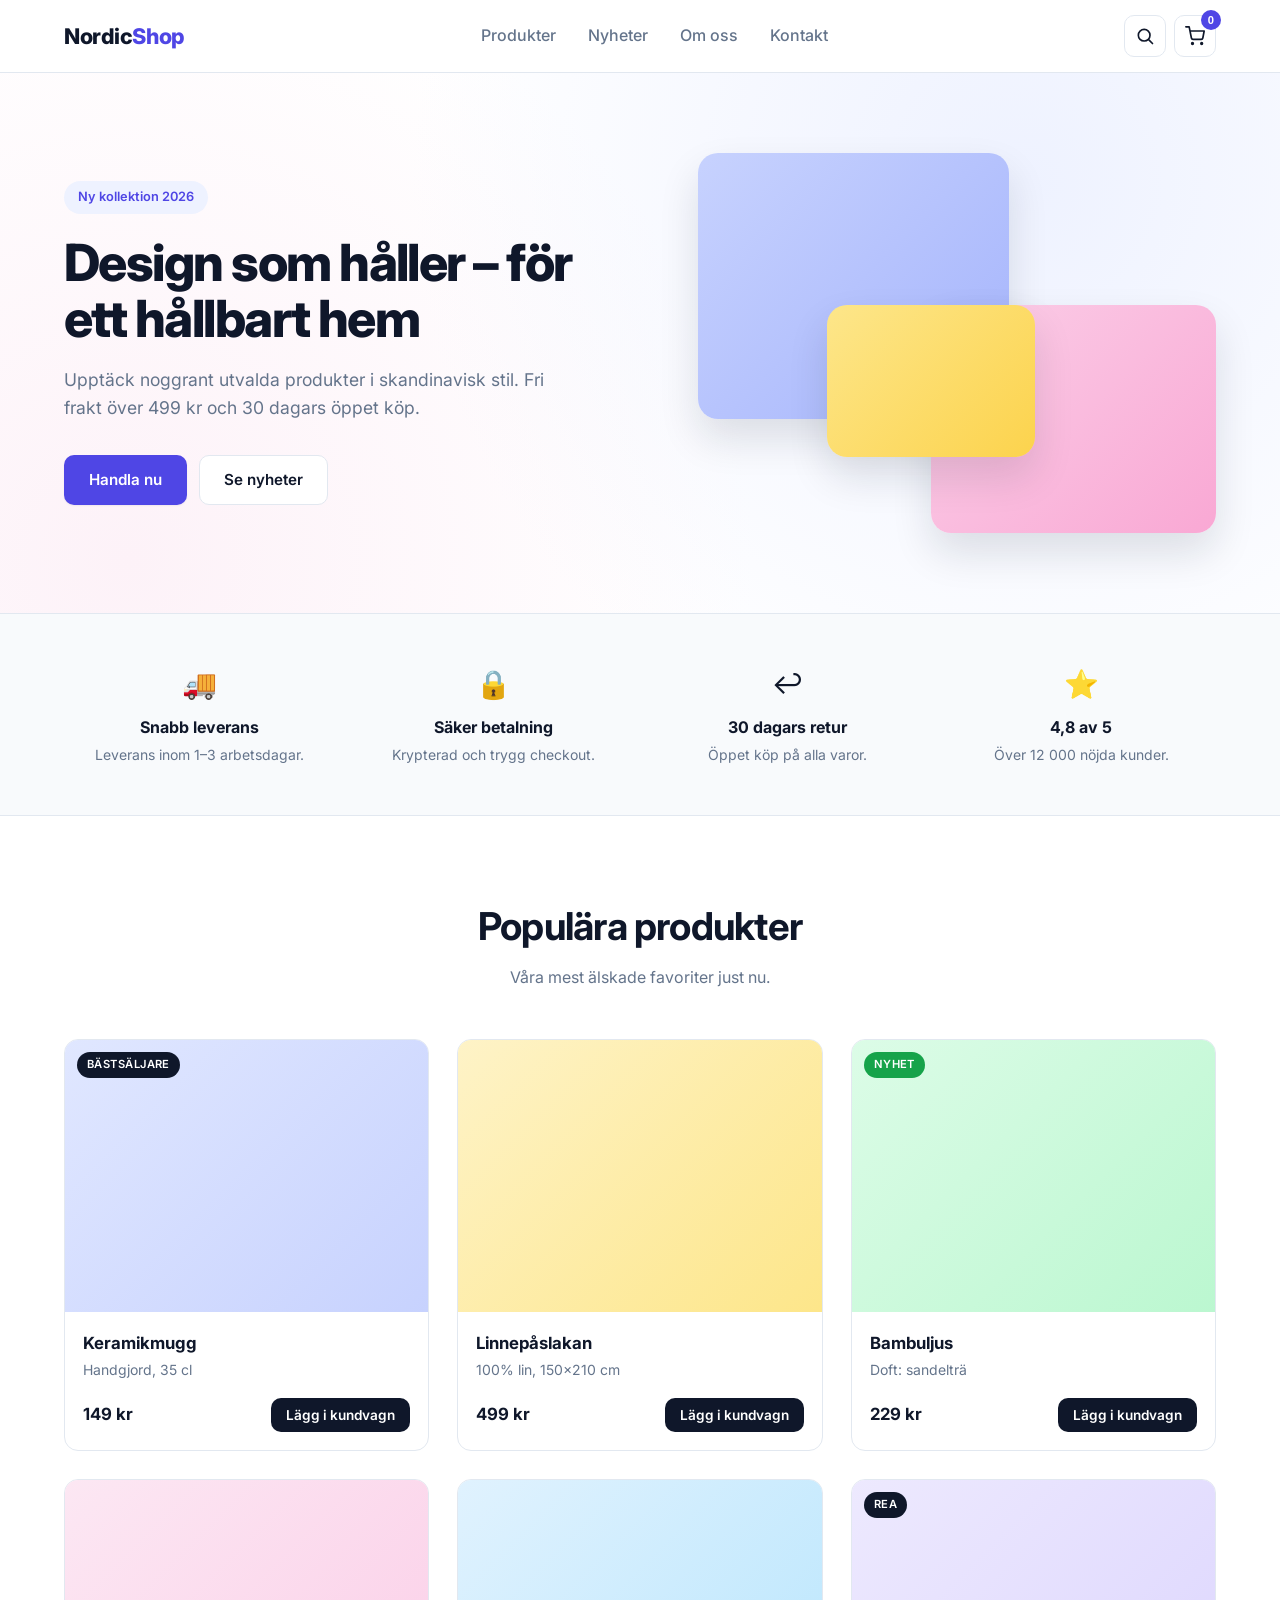
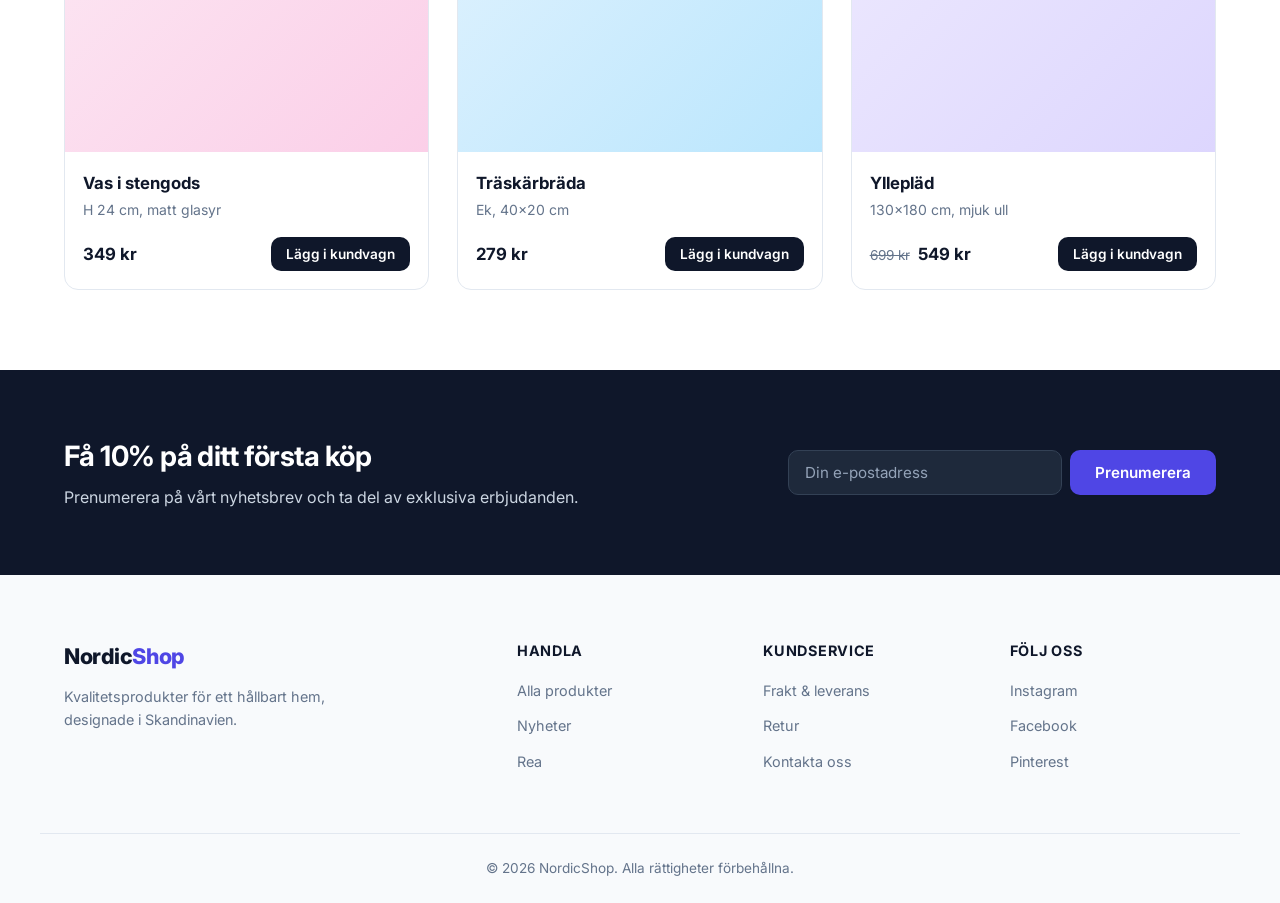
==== index.html @ df6fd64f "feat: skapa responsiv webbshop med produkter och kundvagn Co-authored-by: aider (deepseek/deepseek-c" ====
<!DOCTYPE html>
<html lang="sv">
<head>
  <meta charset="UTF-8" />
  <meta name="viewport" content="width=device-width, initial-scale=1.0" />
  <title>Nordic Shop – Kvalitet för vardagen</title>
  <link rel="preconnect" href="https://fonts.googleapis.com" />
  <link rel="preconnect" href="https://fonts.gstatic.com" crossorigin />
  <link href="https://fonts.googleapis.com/css2?family=Inter:wght@400;500;600;700;800&display=swap" rel="stylesheet" />
  <link rel="stylesheet" href="style.css" />
</head>
<body>
  <header class="site-header">
    <div class="container header-inner">
      <a href="#" class="logo">Nordic<span>Shop</span></a>
      <nav class="main-nav" aria-label="Huvudmeny">
        <a href="#produkter">Produkter</a>
        <a href="#nyheter">Nyheter</a>
        <a href="#om">Om oss</a>
        <a href="#kontakt">Kontakt</a>
      </nav>
      <div class="header-actions">
        <button class="icon-btn" aria-label="Sök">
          <svg viewBox="0 0 24 24" width="20" height="20" fill="none" stroke="currentColor" stroke-width="2" stroke-linecap="round" stroke-linejoin="round"><circle cx="11" cy="11" r="7"/><line x1="21" y1="21" x2="16.65" y2="16.65"/></svg>
        </button>
        <button class="icon-btn cart-btn" aria-label="Kundvagn">
          <svg viewBox="0 0 24 24" width="20" height="20" fill="none" stroke="currentColor" stroke-width="2" stroke-linecap="round" stroke-linejoin="round"><circle cx="9" cy="21" r="1"/><circle cx="20" cy="21" r="1"/><path d="M1 1h4l2.68 13.39a2 2 0 0 0 2 1.61h9.72a2 2 0 0 0 2-1.61L23 6H6"/></svg>
          <span class="cart-count" id="cartCount">0</span>
        </button>
      </div>
    </div>
  </header>

  <section class="hero">
    <div class="container hero-inner">
      <div class="hero-text">
        <span class="badge">Ny kollektion 2026</span>
        <h1>Design som håller – för ett hållbart hem</h1>
        <p>Upptäck noggrant utvalda produkter i skandinavisk stil. Fri frakt över 499 kr och 30 dagars öppet köp.</p>
        <div class="hero-actions">
          <a href="#produkter" class="btn btn-primary">Handla nu</a>
          <a href="#nyheter" class="btn btn-ghost">Se nyheter</a>
        </div>
      </div>
      <div class="hero-visual" aria-hidden="true">
        <div class="hero-card card-1"></div>
        <div class="hero-card card-2"></div>
        <div class="hero-card card-3"></div>
      </div>
    </div>
  </section>

  <section class="features">
    <div class="container features-grid">
      <div class="feature">
        <div class="feature-icon">🚚</div>
        <h3>Snabb leverans</h3>
        <p>Leverans inom 1–3 arbetsdagar.</p>
      </div>
      <div class="feature">
        <div class="feature-icon">🔒</div>
        <h3>Säker betalning</h3>
        <p>Krypterad och trygg checkout.</p>
      </div>
      <div class="feature">
        <div class="feature-icon">↩️</div>
        <h3>30 dagars retur</h3>
        <p>Öppet köp på alla varor.</p>
      </div>
      <div class="feature">
        <div class="feature-icon">⭐</div>
        <h3>4,8 av 5</h3>
        <p>Över 12 000 nöjda kunder.</p>
      </div>
    </div>
  </section>

  <section id="produkter" class="products">
    <div class="container">
      <div class="section-head">
        <h2>Populära produkter</h2>
        <p>Våra mest älskade favoriter just nu.</p>
      </div>
      <div class="product-grid">
        <article class="product-card">
          <div class="product-image" style="background: linear-gradient(135deg,#e0e7ff,#c7d2fe);">
            <span class="tag">Bästsäljare</span>
          </div>
          <div class="product-body">
            <h3>Keramikmugg</h3>
            <p class="product-desc">Handgjord, 35 cl</p>
            <div class="product-footer">
              <span class="price">149 kr</span>
              <button class="btn btn-small add-to-cart">Lägg i kundvagn</button>
            </div>
          </div>
        </article>

        <article class="product-card">
          <div class="product-image" style="background: linear-gradient(135deg,#fef3c7,#fde68a);"></div>
          <div class="product-body">
            <h3>Linnepåslakan</h3>
            <p class="product-desc">100% lin, 150x210 cm</p>
            <div class="product-footer">
              <span class="price">499 kr</span>
              <button class="btn btn-small add-to-cart">Lägg i kundvagn</button>
            </div>
          </div>
        </article>

        <article class="product-card">
          <div class="product-image" style="background: linear-gradient(135deg,#dcfce7,#bbf7d0);">
            <span class="tag tag-new">Nyhet</span>
          </div>
          <div class="product-body">
            <h3>Bambuljus</h3>
            <p class="product-desc">Doft: sandelträ</p>
            <div class="product-footer">
              <span class="price">229 kr</span>
              <button class="btn btn-small add-to-cart">Lägg i kundvagn</button>
            </div>
          </div>
        </article>

        <article class="product-card">
          <div class="product-image" style="background: linear-gradient(135deg,#fce7f3,#fbcfe8);"></div>
          <div class="product-body">
            <h3>Vas i stengods</h3>
            <p class="product-desc">H 24 cm, matt glasyr</p>
            <div class="product-footer">
              <span class="price">349 kr</span>
              <button class="btn btn-small add-to-cart">Lägg i kundvagn</button>
            </div>
          </div>
        </article>

        <article class="product-card">
          <div class="product-image" style="background: linear-gradient(135deg,#e0f2fe,#bae6fd);"></div>
          <div class="product-body">
            <h3>Träskärbräda</h3>
            <p class="product-desc">Ek, 40x20 cm</p>
            <div class="product-footer">
              <span class="price">279 kr</span>
              <button class="btn btn-small add-to-cart">Lägg i kundvagn</button>
            </div>
          </div>
        </article>

        <article class="product-card">
          <div class="product-image" style="background: linear-gradient(135deg,#ede9fe,#ddd6fe);">
            <span class="tag">Rea</span>
          </div>
          <div class="product-body">
            <h3>Yllepläd</h3>
            <p class="product-desc">130x180 cm, mjuk ull</p>
            <div class="product-footer">
              <span class="price"><s>699 kr</s> 549 kr</span>
              <button class="btn btn-small add-to-cart">Lägg i kundvagn</button>
            </div>
          </div>
        </article>
      </div>
    </div>
  </section>

  <section id="nyheter" class="newsletter">
    <div class="container newsletter-inner">
      <div>
        <h2>Få 10% på ditt första köp</h2>
        <p>Prenumerera på vårt nyhetsbrev och ta del av exklusiva erbjudanden.</p>
      </div>
      <form class="newsletter-form" onsubmit="event.preventDefault(); this.reset(); alert('Tack för din prenumeration!');">
        <input type="email" placeholder="Din e-postadress" required />
        <button type="submit" class="btn btn-primary">Prenumerera</button>
      </form>
    </div>
  </section>

  <footer id="kontakt" class="site-footer">
    <div class="container footer-grid">
      <div>
        <a href="#" class="logo">Nordic<span>Shop</span></a>
        <p class="footer-text">Kvalitetsprodukter för ett hållbart hem, designade i Skandinavien.</p>
      </div>
      <div>
        <h4>Handla</h4>
        <ul>
          <li><a href="#produkter">Alla produkter</a></li>
          <li><a href="#nyheter">Nyheter</a></li>
          <li><a href="#">Rea</a></li>
        </ul>
      </div>
      <div>
        <h4>Kundservice</h4>
        <ul>
          <li><a href="#">Frakt & leverans</a></li>
          <li><a href="#">Retur</a></li>
          <li><a href="#">Kontakta oss</a></li>
        </ul>
      </div>
      <div>
        <h4>Följ oss</h4>
        <ul>
          <li><a href="#">Instagram</a></li>
          <li><a href="#">Facebook</a></li>
          <li><a href="#">Pinterest</a></li>
        </ul>
      </div>
    </div>
    <div class="container footer-bottom">
      <p>© 2026 NordicShop. Alla rättigheter förbehållna.</p>
    </div>
  </footer>

  <script src="script.js"></script>
</body>
</html>
---- style.css ----
:root {
  --bg: #ffffff;
  --bg-soft: #f8fafc;
  --text: #0f172a;
  --text-muted: #64748b;
  --border: #e2e8f0;
  --primary: #4f46e5;
  --primary-dark: #4338ca;
  --radius: 14px;
  --shadow-sm: 0 1px 2px rgba(15, 23, 42, 0.06);
  --shadow-md: 0 8px 24px rgba(15, 23, 42, 0.08);
  --shadow-lg: 0 20px 40px rgba(15, 23, 42, 0.12);
}

* {
  box-sizing: border-box;
  margin: 0;
  padding: 0;
}

html {
  scroll-behavior: smooth;
}

body {
  font-family: "Inter", system-ui, -apple-system, "Segoe UI", sans-serif;
  color: var(--text);
  background: var(--bg);
  line-height: 1.6;
  -webkit-font-smoothing: antialiased;
}

a {
  color: inherit;
  text-decoration: none;
}

ul {
  list-style: none;
}

.container {
  width: 100%;
  max-width: 1200px;
  margin: 0 auto;
  padding: 0 24px;
}

/* Header */
.site-header {
  position: sticky;
  top: 0;
  z-index: 50;
  background: rgba(255, 255, 255, 0.85);
  backdrop-filter: blur(12px);
  border-bottom: 1px solid var(--border);
}

.header-inner {
  display: flex;
  align-items: center;
  justify-content: space-between;
  height: 72px;
  gap: 24px;
}

.logo {
  font-size: 1.35rem;
  font-weight: 800;
  letter-spacing: -0.02em;
}

.logo span {
  color: var(--primary);
}

.main-nav {
  display: flex;
  gap: 32px;
}

.main-nav a {
  font-weight: 500;
  color: var(--text-muted);
  transition: color 0.2s;
}

.main-nav a:hover {
  color: var(--text);
}

.header-actions {
  display: flex;
  gap: 8px;
}

.icon-btn {
  position: relative;
  display: inline-flex;
  align-items: center;
  justify-content: center;
  width: 42px;
  height: 42px;
  border: 1px solid var(--border);
  border-radius: 10px;
  background: #fff;
  color: var(--text);
  cursor: pointer;
  transition: all 0.2s;
}

.icon-btn:hover {
  background: var(--bg-soft);
  border-color: #cbd5e1;
}

.cart-count {
  position: absolute;
  top: -6px;
  right: -6px;
  min-width: 20px;
  height: 20px;
  padding: 0 5px;
  border-radius: 999px;
  background: var(--primary);
  color: #fff;
  font-size: 0.7rem;
  font-weight: 700;
  display: flex;
  align-items: center;
  justify-content: center;
}

/* Hero */
.hero {
  padding: 80px 0;
  background: radial-gradient(circle at 80% 20%, #eef2ff 0%, transparent 55%),
              radial-gradient(circle at 10% 90%, #fdf2f8 0%, transparent 50%);
}

.hero-inner {
  display: grid;
  grid-template-columns: 1.1fr 1fr;
  gap: 64px;
  align-items: center;
}

.badge {
  display: inline-block;
  padding: 6px 14px;
  border-radius: 999px;
  background: #eef2ff;
  color: var(--primary);
  font-size: 0.8rem;
  font-weight: 600;
  margin-bottom: 20px;
}

.hero h1 {
  font-size: clamp(2rem, 4vw, 3.25rem);
  line-height: 1.1;
  letter-spacing: -0.03em;
  font-weight: 800;
  margin-bottom: 20px;
}

.hero p {
  font-size: 1.1rem;
  color: var(--text-muted);
  max-width: 480px;
  margin-bottom: 32px;
}

.hero-actions {
  display: flex;
  gap: 12px;
  flex-wrap: wrap;
}

.btn {
  display: inline-flex;
  align-items: center;
  justify-content: center;
  padding: 12px 24px;
  border-radius: 10px;
  font-weight: 600;
  font-size: 0.95rem;
  border: 1px solid transparent;
  cursor: pointer;
  transition: all 0.2s;
  font-family: inherit;
}

.btn-primary {
  background: var(--primary);
  color: #fff;
  box-shadow: var(--shadow-sm);
}

.btn-primary:hover {
  background: var(--primary-dark);
  transform: translateY(-1px);
  box-shadow: var(--shadow-md);
}

.btn-ghost {
  background: #fff;
  color: var(--text);
  border-color: var(--border);
}

.btn-ghost:hover {
  background: var(--bg-soft);
}

.btn-small {
  padding: 8px 14px;
  font-size: 0.85rem;
  background: var(--text);
  color: #fff;
}

.btn-small:hover {
  background: var(--primary);
}

.hero-visual {
  position: relative;
  height: 380px;
}

.hero-card {
  position: absolute;
  border-radius: 20px;
  box-shadow: var(--shadow-lg);
}

.card-1 {
  width: 60%;
  height: 70%;
  top: 0;
  left: 0;
  background: linear-gradient(135deg, #c7d2fe, #a5b4fc);
}

.card-2 {
  width: 55%;
  height: 60%;
  bottom: 0;
  right: 0;
  background: linear-gradient(135deg, #fbcfe8, #f9a8d4);
}

.card-3 {
  width: 40%;
  height: 40%;
  bottom: 20%;
  left: 25%;
  background: linear-gradient(135deg, #fde68a, #fcd34d);
  z-index: 2;
}

/* Features */
.features {
  padding: 48px 0;
  border-top: 1px solid var(--border);
  border-bottom: 1px solid var(--border);
  background: var(--bg-soft);
}

.features-grid {
  display: grid;
  grid-template-columns: repeat(4, 1fr);
  gap: 24px;
}

.feature {
  text-align: center;
}

.feature-icon {
  font-size: 1.75rem;
  margin-bottom: 8px;
}

.feature h3 {
  font-size: 1rem;
  margin-bottom: 4px;
}

.feature p {
  font-size: 0.875rem;
  color: var(--text-muted);
}

/* Products */
.products {
  padding: 80px 0;
}

.section-head {
  text-align: center;
  margin-bottom: 48px;
}

.section-head h2 {
  font-size: clamp(1.75rem, 3vw, 2.5rem);
  letter-spacing: -0.02em;
  margin-bottom: 8px;
}

.section-head p {
  color: var(--text-muted);
}

.product-grid {
  display: grid;
  grid-template-columns: repeat(3, 1fr);
  gap: 28px;
}

.product-card {
  border: 1px solid var(--border);
  border-radius: var(--radius);
  overflow: hidden;
  background: #fff;
  transition: transform 0.25s, box-shadow 0.25s;
}

.product-card:hover {
  transform: translateY(-4px);
  box-shadow: var(--shadow-md);
}

.product-image {
  position: relative;
  aspect-ratio: 4 / 3;
}

.tag {
  position: absolute;
  top: 12px;
  left: 12px;
  padding: 4px 10px;
  border-radius: 999px;
  background: var(--text);
  color: #fff;
  font-size: 0.7rem;
  font-weight: 600;
  text-transform: uppercase;
  letter-spacing: 0.04em;
}

.tag-new {
  background: #16a34a;
}

.product-body {
  padding: 18px;
}

.product-body h3 {
  font-size: 1.05rem;
  margin-bottom: 2px;
}

.product-desc {
  font-size: 0.875rem;
  color: var(--text-muted);
  margin-bottom: 16px;
}

.product-footer {
  display: flex;
  align-items: center;
  justify-content: space-between;
  gap: 12px;
}

.price {
  font-weight: 700;
  font-size: 1.05rem;
}

.price s {
  color: var(--text-muted);
  font-weight: 400;
  font-size: 0.85rem;
  margin-right: 4px;
}

/* Newsletter */
.newsletter {
  padding: 64px 0;
  background: var(--text);
  color: #fff;
}

.newsletter-inner {
  display: flex;
  align-items: center;
  justify-content: space-between;
  gap: 32px;
  flex-wrap: wrap;
}

.newsletter h2 {
  font-size: 1.75rem;
  letter-spacing: -0.02em;
  margin-bottom: 6px;
}

.newsletter p {
  color: #cbd5e1;
}

.newsletter-form {
  display: flex;
  gap: 8px;
  flex-wrap: wrap;
}

.newsletter-form input {
  padding: 12px 16px;
  border-radius: 10px;
  border: 1px solid #334155;
  background: #1e293b;
  color: #fff;
  font-family: inherit;
  font-size: 0.95rem;
  min-width: 260px;
}

.newsletter-form input::placeholder {
  color: #94a3b8;
}

.newsletter-form input:focus {
  outline: 2px solid var(--primary);
  outline-offset: 1px;
}

/* Footer */
.site-footer {
  background: var(--bg-soft);
  padding-top: 64px;
}

.footer-grid {
  display: grid;
  grid-template-columns: 2fr 1fr 1fr 1fr;
  gap: 40px;
  padding-bottom: 48px;
}

.footer-text {
  color: var(--text-muted);
  font-size: 0.9rem;
  margin-top: 12px;
  max-width: 280px;
}

.site-footer h4 {
  font-size: 0.9rem;
  text-transform: uppercase;
  letter-spacing: 0.05em;
  margin-bottom: 16px;
}

.site-footer ul li {
  margin-bottom: 10px;
}

.site-footer ul a {
  color: var(--text-muted);
  font-size: 0.9rem;
  transition: color 0.2s;
}

.site-footer ul a:hover {
  color: var(--primary);
}

.footer-bottom {
  border-top: 1px solid var(--border);
  padding: 24px;
  text-align: center;
  color: var(--text-muted);
  font-size: 0.85rem;
}

/* Responsivt */
@media (max-width: 900px) {
  .hero-inner {
    grid-template-columns: 1fr;
    gap: 40px;
  }
  .hero-visual {
    height: 280px;
  }
  .features-grid {
    grid-template-columns: repeat(2, 1fr);
  }
  .product-grid {
    grid-template-columns: repeat(2, 1fr);
  }
  .footer-grid {
    grid-template-columns: 1fr 1fr;
  }
  .main-nav {
    display: none;
  }
}

@media (max-width: 560px) {
  .product-grid {
    grid-template-columns: 1fr;
  }
  .features-grid {
    grid-template-columns: 1fr;
  }
  .footer-grid {
    grid-template-columns: 1fr;
  }
  .newsletter-form input {
    min-width: 0;
    width: 100%;
  }
  .newsletter-form {
    width: 100%;
  }
  .newsletter-form .btn {
    width: 100%;
  }
}
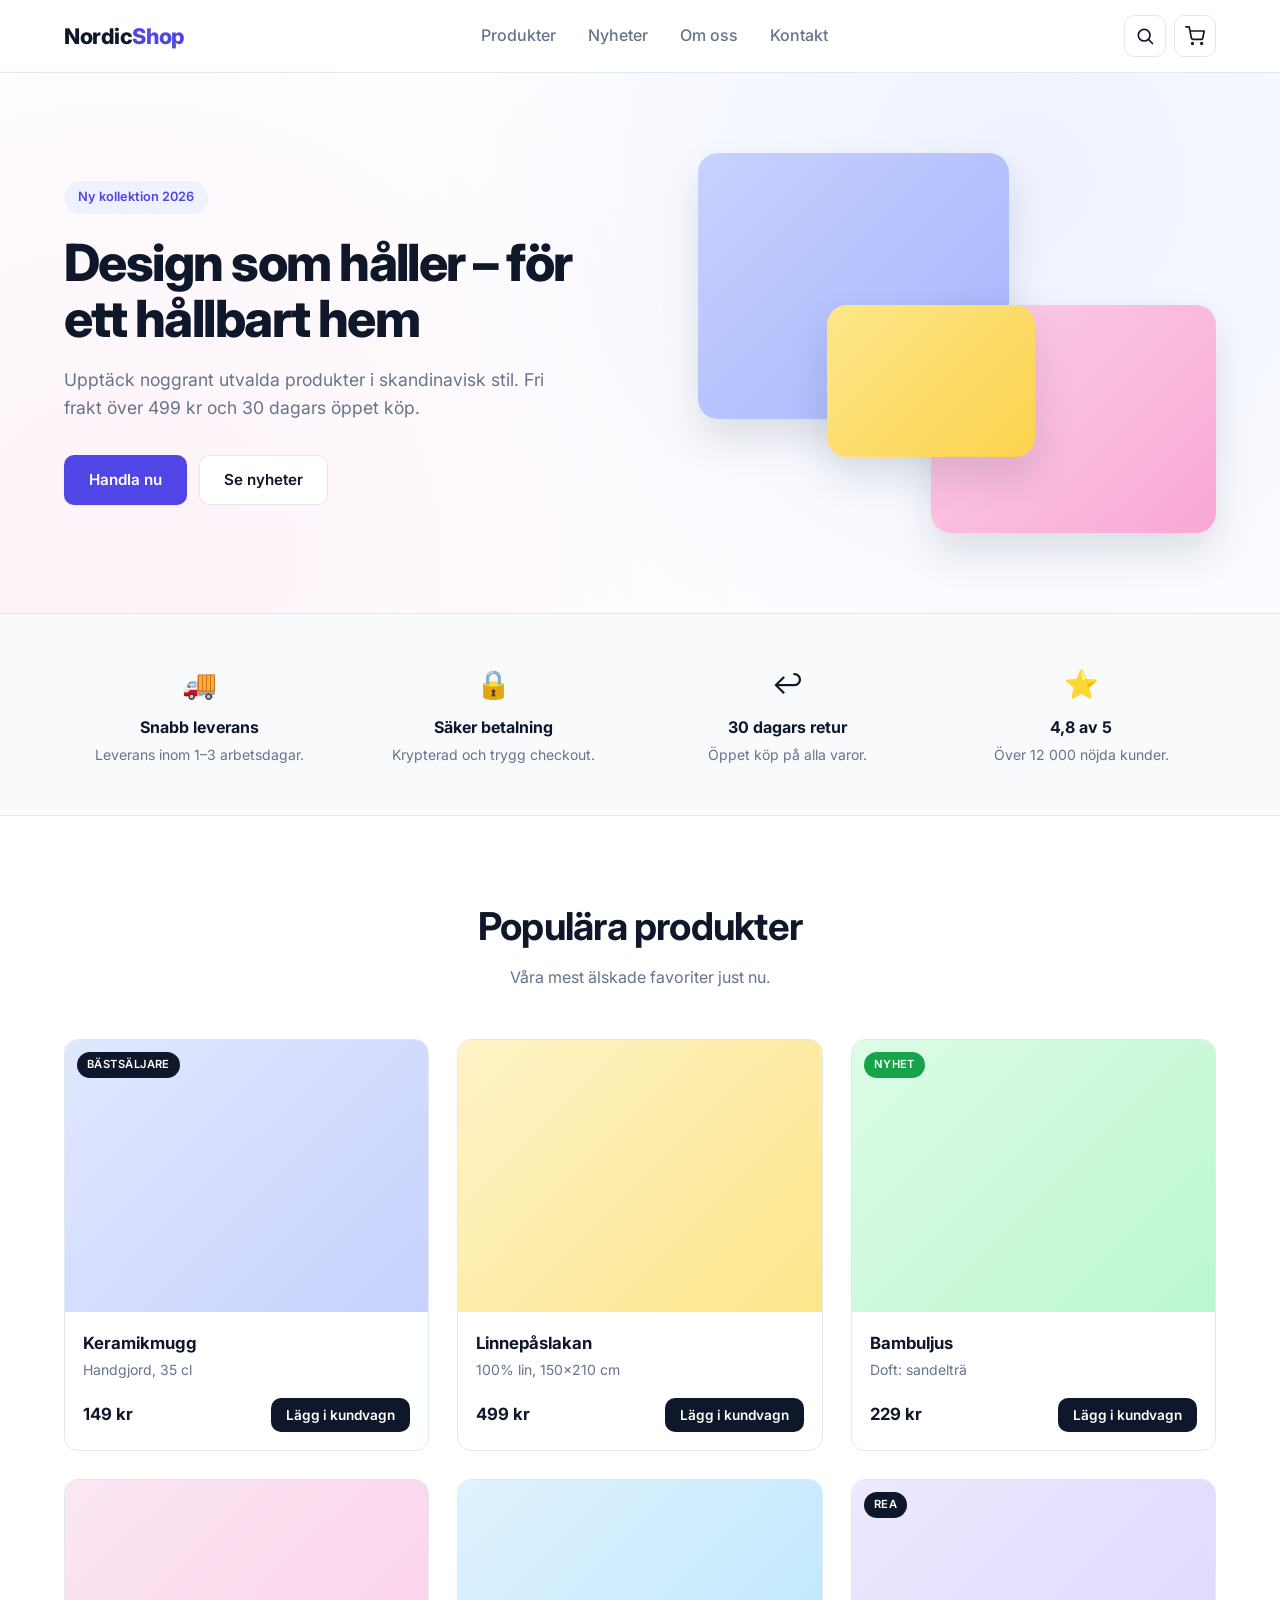
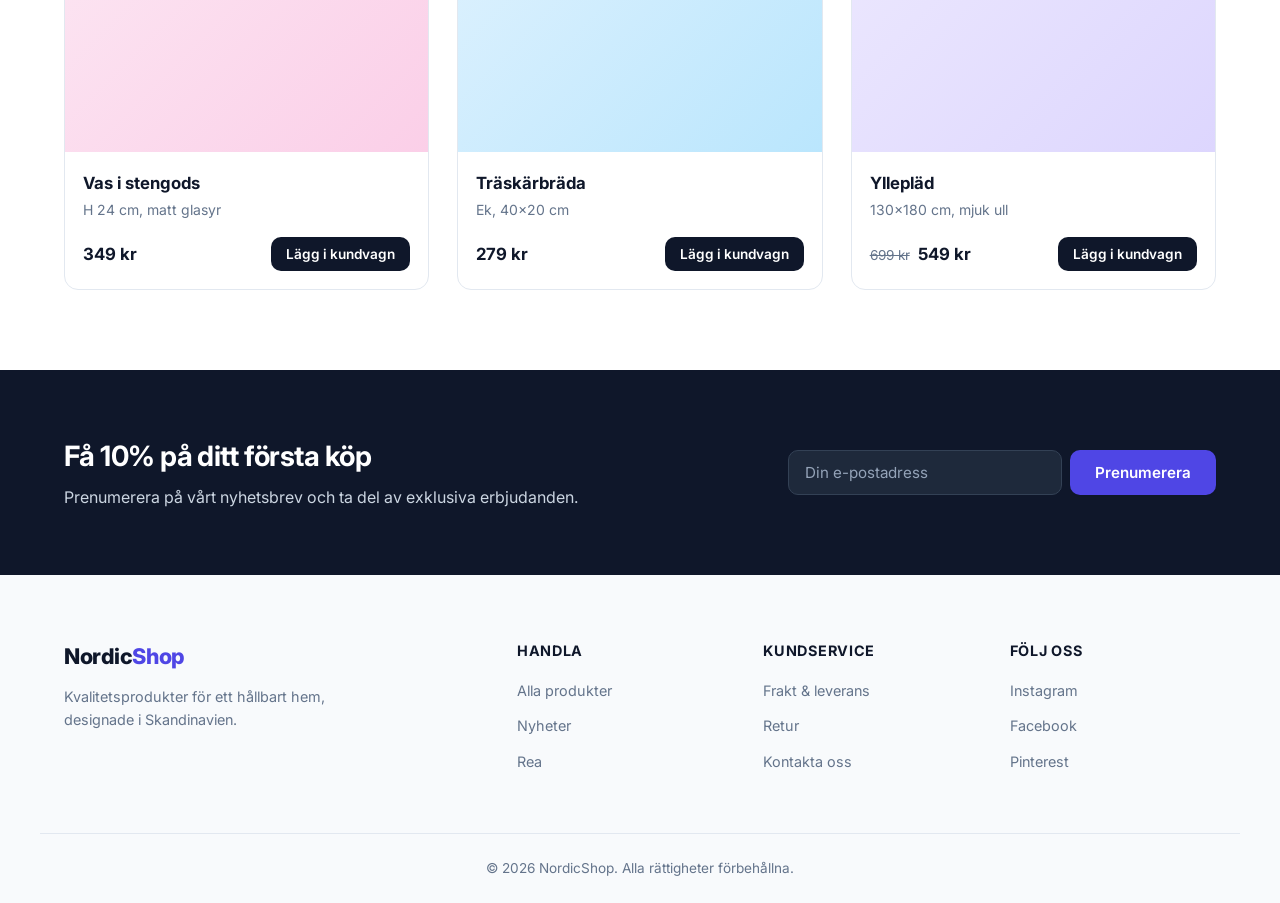
==== commit 2be3ed5a: "feat: lägg till undersidor och fungerande kundvagn, sök och köp Co-authored-by: aider (deepseek/deep" ====
--- a/index.html
+++ b/index.html
@@ -14,19 +14,25 @@
     <div class="container header-inner">
       <a href="#" class="logo">Nordic<span>Shop</span></a>
       <nav class="main-nav" aria-label="Huvudmeny">
-        <a href="#produkter">Produkter</a>
-        <a href="#nyheter">Nyheter</a>
-        <a href="#om">Om oss</a>
-        <a href="#kontakt">Kontakt</a>
+        <a href="produkter.html">Produkter</a>
+        <a href="nyheter.html">Nyheter</a>
+        <a href="om-oss.html">Om oss</a>
+        <a href="index.html#kontakt">Kontakt</a>
       </nav>
       <div class="header-actions">
-        <button class="icon-btn" aria-label="Sök">
+        <button class="icon-btn" id="searchToggle" aria-label="Sök" aria-expanded="false">
           <svg viewBox="0 0 24 24" width="20" height="20" fill="none" stroke="currentColor" stroke-width="2" stroke-linecap="round" stroke-linejoin="round"><circle cx="11" cy="11" r="7"/><line x1="21" y1="21" x2="16.65" y2="16.65"/></svg>
         </button>
-        <button class="icon-btn cart-btn" aria-label="Kundvagn">
+        <a href="kundvagn.html" class="icon-btn cart-btn" aria-label="Kundvagn">
           <svg viewBox="0 0 24 24" width="20" height="20" fill="none" stroke="currentColor" stroke-width="2" stroke-linecap="round" stroke-linejoin="round"><circle cx="9" cy="21" r="1"/><circle cx="20" cy="21" r="1"/><path d="M1 1h4l2.68 13.39a2 2 0 0 0 2 1.61h9.72a2 2 0 0 0 2-1.61L23 6H6"/></svg>
           <span class="cart-count" id="cartCount">0</span>
-        </button>
+        </a>
+      </div>
+    </div>
+    <div class="search-panel" id="searchPanel" hidden>
+      <div class="container">
+        <input type="search" id="searchInput" class="search-input" placeholder="Sök produkter…" autocomplete="off" />
+        <div class="search-results" id="searchResults"></div>
       </div>
     </div>
   </header>
@@ -38,8 +44,8 @@
         <h1>Design som håller – för ett hållbart hem</h1>
         <p>Upptäck noggrant utvalda produkter i skandinavisk stil. Fri frakt över 499 kr och 30 dagars öppet köp.</p>
         <div class="hero-actions">
-          <a href="#produkter" class="btn btn-primary">Handla nu</a>
-          <a href="#nyheter" class="btn btn-ghost">Se nyheter</a>
+          <a href="produkter.html" class="btn btn-primary">Handla nu</a>
+          <a href="nyheter.html" class="btn btn-ghost">Se nyheter</a>
         </div>
       </div>
       <div class="hero-visual" aria-hidden="true">
@@ -82,7 +88,7 @@
         <p>Våra mest älskade favoriter just nu.</p>
       </div>
       <div class="product-grid">
-        <article class="product-card">
+        <article class="product-card" data-id="mugg" data-name="Keramikmugg" data-price="149">
           <div class="product-image" style="background: linear-gradient(135deg,#e0e7ff,#c7d2fe);">
             <span class="tag">Bästsäljare</span>
           </div>
@@ -96,7 +102,7 @@
           </div>
         </article>
 
-        <article class="product-card">
+        <article class="product-card" data-id="linnepaslakan" data-name="Linnepåslakan" data-price="499">
           <div class="product-image" style="background: linear-gradient(135deg,#fef3c7,#fde68a);"></div>
           <div class="product-body">
             <h3>Linnepåslakan</h3>
@@ -108,7 +114,7 @@
           </div>
         </article>
 
-        <article class="product-card">
+        <article class="product-card" data-id="bambuljus" data-name="Bambuljus" data-price="229">
           <div class="product-image" style="background: linear-gradient(135deg,#dcfce7,#bbf7d0);">
             <span class="tag tag-new">Nyhet</span>
           </div>
@@ -122,7 +128,7 @@
           </div>
         </article>
 
-        <article class="product-card">
+        <article class="product-card" data-id="vas" data-name="Vas i stengods" data-price="349">
           <div class="product-image" style="background: linear-gradient(135deg,#fce7f3,#fbcfe8);"></div>
           <div class="product-body">
             <h3>Vas i stengods</h3>
@@ -134,7 +140,7 @@
           </div>
         </article>
 
-        <article class="product-card">
+        <article class="product-card" data-id="skarbrada" data-name="Träskärbräda" data-price="279">
           <div class="product-image" style="background: linear-gradient(135deg,#e0f2fe,#bae6fd);"></div>
           <div class="product-body">
             <h3>Träskärbräda</h3>
@@ -146,7 +152,7 @@
           </div>
         </article>
 
-        <article class="product-card">
+        <article class="product-card" data-id="ylleplad" data-name="Yllepläd" data-price="549">
           <div class="product-image" style="background: linear-gradient(135deg,#ede9fe,#ddd6fe);">
             <span class="tag">Rea</span>
           </div>
@@ -169,8 +175,8 @@
         <h2>Få 10% på ditt första köp</h2>
         <p>Prenumerera på vårt nyhetsbrev och ta del av exklusiva erbjudanden.</p>
       </div>
-      <form class="newsletter-form" onsubmit="event.preventDefault(); this.reset(); alert('Tack för din prenumeration!');">
-        <input type="email" placeholder="Din e-postadress" required />
+      <form class="newsletter-form" id="newsletterForm">
+        <input type="email" name="email" placeholder="Din e-postadress" required />
         <button type="submit" class="btn btn-primary">Prenumerera</button>
       </form>
     </div>
@@ -185,25 +191,25 @@
       <div>
         <h4>Handla</h4>
         <ul>
-          <li><a href="#produkter">Alla produkter</a></li>
-          <li><a href="#nyheter">Nyheter</a></li>
-          <li><a href="#">Rea</a></li>
+          <li><a href="produkter.html">Alla produkter</a></li>
+          <li><a href="nyheter.html">Nyheter</a></li>
+          <li><a href="produkter.html?filter=rea">Rea</a></li>
         </ul>
       </div>
       <div>
         <h4>Kundservice</h4>
         <ul>
-          <li><a href="#">Frakt & leverans</a></li>
-          <li><a href="#">Retur</a></li>
-          <li><a href="#">Kontakta oss</a></li>
+          <li><a href="om-oss.html#frakt">Frakt &amp; leverans</a></li>
+          <li><a href="om-oss.html#retur">Retur</a></li>
+          <li><a href="om-oss.html#kontakt">Kontakta oss</a></li>
         </ul>
       </div>
       <div>
         <h4>Följ oss</h4>
         <ul>
-          <li><a href="#">Instagram</a></li>
-          <li><a href="#">Facebook</a></li>
-          <li><a href="#">Pinterest</a></li>
+          <li><a href="https://instagram.com" target="_blank" rel="noopener">Instagram</a></li>
+          <li><a href="https://facebook.com" target="_blank" rel="noopener">Facebook</a></li>
+          <li><a href="https://pinterest.com" target="_blank" rel="noopener">Pinterest</a></li>
         </ul>
       </div>
     </div>
@@ -212,6 +218,7 @@
     </div>
   </footer>
 
+  <div class="toast" id="toast" role="status" aria-live="polite"></div>
   <script src="script.js"></script>
 </body>
 </html>
--- a/style.css
+++ b/style.css
@@ -489,12 +489,306 @@
   font-size: 0.85rem;
 }
 
+/* Sökpanel */
+.search-panel {
+  border-top: 1px solid var(--border);
+  background: #fff;
+  padding: 16px 0;
+}
+
+.search-input {
+  width: 100%;
+  padding: 12px 16px;
+  border-radius: 10px;
+  border: 1px solid var(--border);
+  font-family: inherit;
+  font-size: 1rem;
+}
+
+.search-input:focus {
+  outline: 2px solid var(--primary);
+  outline-offset: 1px;
+}
+
+.search-results {
+  margin-top: 12px;
+  display: grid;
+  gap: 8px;
+}
+
+.search-result {
+  display: flex;
+  justify-content: space-between;
+  align-items: center;
+  padding: 10px 14px;
+  border: 1px solid var(--border);
+  border-radius: 10px;
+  background: var(--bg-soft);
+}
+
+.search-result strong {
+  font-size: 0.95rem;
+}
+
+.search-result .price {
+  font-size: 0.9rem;
+}
+
+.search-empty {
+  color: var(--text-muted);
+  font-size: 0.9rem;
+  padding: 8px 0;
+}
+
+/* Toast */
+.toast {
+  position: fixed;
+  bottom: 24px;
+  left: 50%;
+  transform: translateX(-50%) translateY(20px);
+  background: var(--text);
+  color: #fff;
+  padding: 12px 20px;
+  border-radius: 10px;
+  font-size: 0.9rem;
+  font-weight: 500;
+  box-shadow: var(--shadow-lg);
+  opacity: 0;
+  pointer-events: none;
+  transition: opacity 0.25s, transform 0.25s;
+  z-index: 100;
+}
+
+.toast.show {
+  opacity: 1;
+  transform: translateX(-50%) translateY(0);
+}
+
+/* Sidhuvud för undersidor */
+.page-head {
+  padding: 56px 0 32px;
+  text-align: center;
+  background: var(--bg-soft);
+  border-bottom: 1px solid var(--border);
+}
+
+.page-head h1 {
+  font-size: clamp(1.75rem, 3vw, 2.5rem);
+  letter-spacing: -0.02em;
+  margin-bottom: 8px;
+}
+
+.page-head p {
+  color: var(--text-muted);
+}
+
+/* Kundvagn */
+.cart-page {
+  padding: 56px 0 80px;
+}
+
+.cart-layout {
+  display: grid;
+  grid-template-columns: 2fr 1fr;
+  gap: 32px;
+  align-items: start;
+}
+
+.cart-items {
+  display: grid;
+  gap: 16px;
+}
+
+.cart-item {
+  display: grid;
+  grid-template-columns: 80px 1fr auto;
+  gap: 16px;
+  align-items: center;
+  padding: 16px;
+  border: 1px solid var(--border);
+  border-radius: var(--radius);
+  background: #fff;
+}
+
+.cart-thumb {
+  width: 80px;
+  height: 80px;
+  border-radius: 10px;
+  background: linear-gradient(135deg, #e0e7ff, #c7d2fe);
+}
+
+.cart-item h3 {
+  font-size: 1rem;
+  margin-bottom: 2px;
+}
+
+.cart-item .product-desc {
+  margin-bottom: 0;
+}
+
+.qty {
+  display: inline-flex;
+  align-items: center;
+  gap: 8px;
+  margin-top: 8px;
+}
+
+.qty button {
+  width: 30px;
+  height: 30px;
+  border-radius: 8px;
+  border: 1px solid var(--border);
+  background: #fff;
+  cursor: pointer;
+  font-size: 1rem;
+  font-weight: 600;
+  line-height: 1;
+}
+
+.qty button:hover {
+  background: var(--bg-soft);
+}
+
+.qty span {
+  min-width: 24px;
+  text-align: center;
+  font-weight: 600;
+}
+
+.cart-item-right {
+  text-align: right;
+  display: grid;
+  gap: 8px;
+  justify-items: end;
+}
+
+.remove-btn {
+  background: none;
+  border: none;
+  color: var(--text-muted);
+  font-size: 0.85rem;
+  cursor: pointer;
+  text-decoration: underline;
+  font-family: inherit;
+}
+
+.remove-btn:hover {
+  color: #dc2626;
+}
+
+.cart-summary {
+  border: 1px solid var(--border);
+  border-radius: var(--radius);
+  padding: 24px;
+  background: var(--bg-soft);
+  position: sticky;
+  top: 96px;
+}
+
+.cart-summary h2 {
+  font-size: 1.15rem;
+  margin-bottom: 16px;
+}
+
+.summary-row {
+  display: flex;
+  justify-content: space-between;
+  font-size: 0.95rem;
+  margin-bottom: 10px;
+  color: var(--text-muted);
+}
+
+.summary-row.total {
+  color: var(--text);
+  font-weight: 700;
+  font-size: 1.1rem;
+  border-top: 1px solid var(--border);
+  padding-top: 14px;
+  margin-top: 14px;
+}
+
+.cart-summary .btn {
+  width: 100%;
+  margin-top: 16px;
+}
+
+.cart-empty {
+  text-align: center;
+  padding: 64px 24px;
+  border: 1px dashed var(--border);
+  border-radius: var(--radius);
+  color: var(--text-muted);
+}
+
+.cart-empty h2 {
+  color: var(--text);
+  margin-bottom: 8px;
+}
+
+.cart-empty .btn {
+  margin-top: 20px;
+}
+
+/* Om oss */
+.about {
+  padding: 64px 0;
+}
+
+.about-grid {
+  display: grid;
+  grid-template-columns: 1fr 1fr;
+  gap: 48px;
+  align-items: center;
+}
+
+.about h2 {
+  font-size: 1.75rem;
+  margin-bottom: 12px;
+  letter-spacing: -0.02em;
+}
+
+.about p {
+  color: var(--text-muted);
+  margin-bottom: 16px;
+}
+
+.about-visual {
+  height: 320px;
+  border-radius: 20px;
+  background: linear-gradient(135deg, #c7d2fe, #fbcfe8);
+  box-shadow: var(--shadow-lg);
+}
+
+.info-block {
+  padding: 48px 0;
+  border-top: 1px solid var(--border);
+}
+
+.info-block h2 {
+  font-size: 1.5rem;
+  margin-bottom: 12px;
+}
+
+.info-block p {
+  color: var(--text-muted);
+  max-width: 720px;
+}
+
 /* Responsivt */
 @media (max-width: 900px) {
   .hero-inner {
     grid-template-columns: 1fr;
     gap: 40px;
   }
+  .cart-layout {
+    grid-template-columns: 1fr;
+  }
+  .cart-summary {
+    position: static;
+  }
+  .about-grid {
+    grid-template-columns: 1fr;
+  }
   .hero-visual {
     height: 280px;
   }
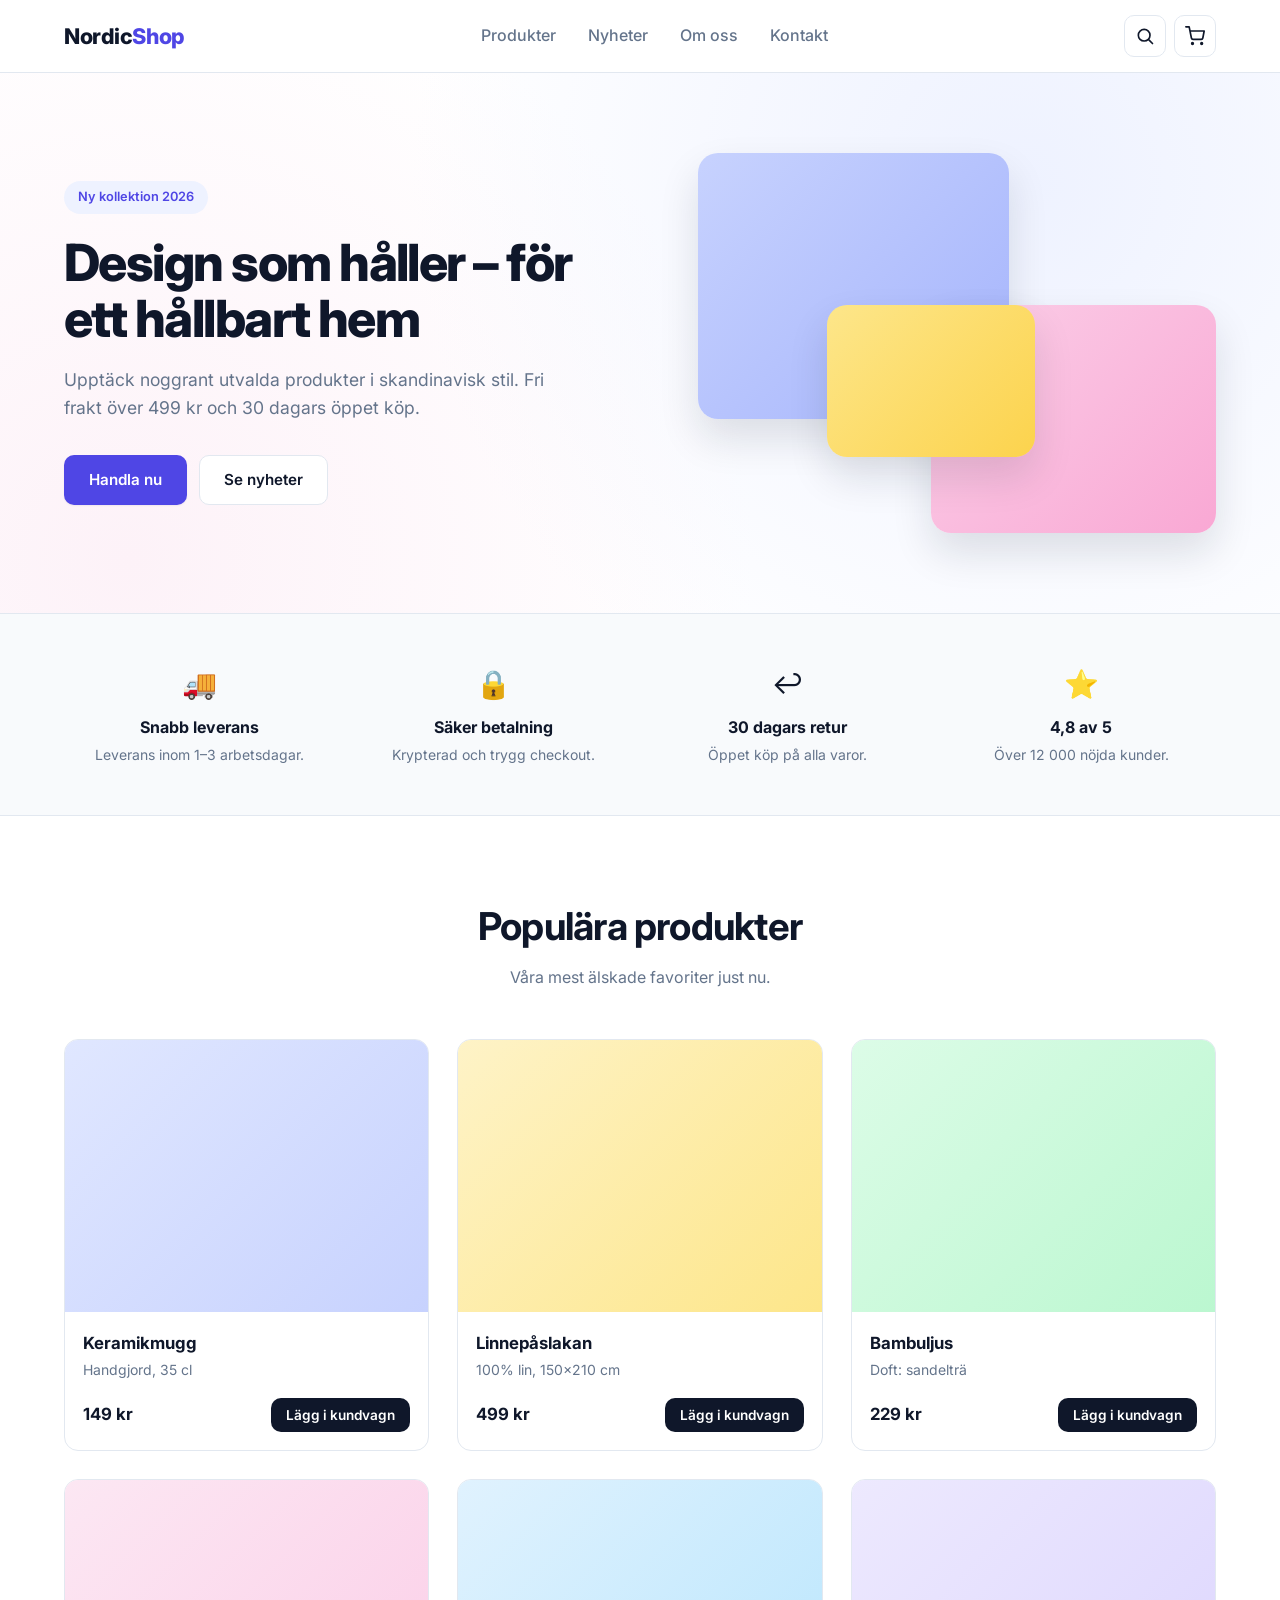
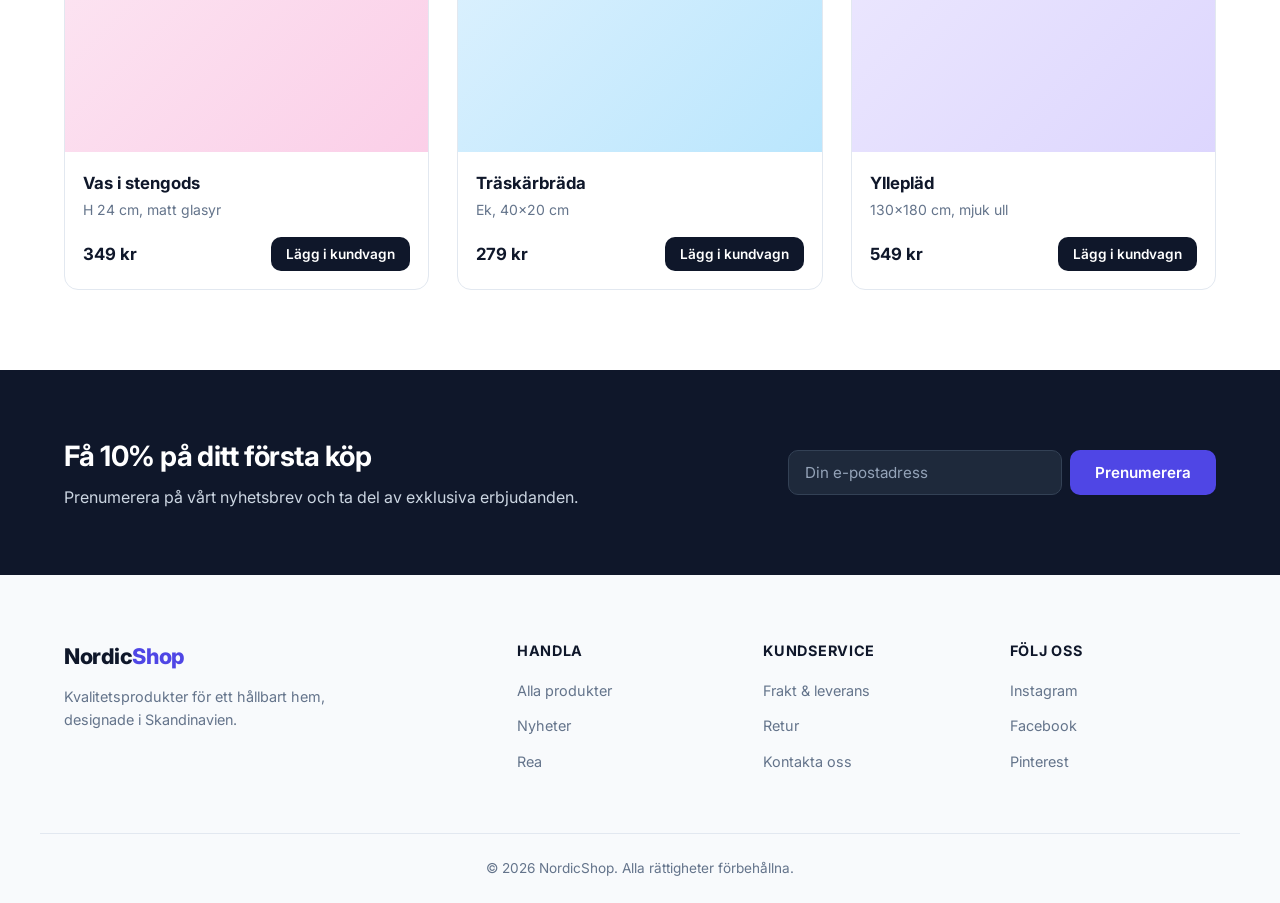
==== commit 68036f2b: "feat: gör produkter och sidor dynamiska med ny sidkonfiguration Co-authored-by: aider (deepseek/deep" ====
--- a/index.html
+++ b/index.html
@@ -12,7 +12,7 @@
 <body>
   <header class="site-header">
     <div class="container header-inner">
-      <a href="#" class="logo">Nordic<span>Shop</span></a>
+      <a href="index.html" class="logo">Nordic<span>Shop</span></a>
       <nav class="main-nav" aria-label="Huvudmeny">
         <a href="produkter.html">Produkter</a>
         <a href="nyheter.html">Nyheter</a>
@@ -87,85 +87,7 @@
         <h2>Populära produkter</h2>
         <p>Våra mest älskade favoriter just nu.</p>
       </div>
-      <div class="product-grid">
-        <article class="product-card" data-id="mugg" data-name="Keramikmugg" data-price="149">
-          <div class="product-image" style="background: linear-gradient(135deg,#e0e7ff,#c7d2fe);">
-            <span class="tag">Bästsäljare</span>
-          </div>
-          <div class="product-body">
-            <h3>Keramikmugg</h3>
-            <p class="product-desc">Handgjord, 35 cl</p>
-            <div class="product-footer">
-              <span class="price">149 kr</span>
-              <button class="btn btn-small add-to-cart">Lägg i kundvagn</button>
-            </div>
-          </div>
-        </article>
-
-        <article class="product-card" data-id="linnepaslakan" data-name="Linnepåslakan" data-price="499">
-          <div class="product-image" style="background: linear-gradient(135deg,#fef3c7,#fde68a);"></div>
-          <div class="product-body">
-            <h3>Linnepåslakan</h3>
-            <p class="product-desc">100% lin, 150x210 cm</p>
-            <div class="product-footer">
-              <span class="price">499 kr</span>
-              <button class="btn btn-small add-to-cart">Lägg i kundvagn</button>
-            </div>
-          </div>
-        </article>
-
-        <article class="product-card" data-id="bambuljus" data-name="Bambuljus" data-price="229">
-          <div class="product-image" style="background: linear-gradient(135deg,#dcfce7,#bbf7d0);">
-            <span class="tag tag-new">Nyhet</span>
-          </div>
-          <div class="product-body">
-            <h3>Bambuljus</h3>
-            <p class="product-desc">Doft: sandelträ</p>
-            <div class="product-footer">
-              <span class="price">229 kr</span>
-              <button class="btn btn-small add-to-cart">Lägg i kundvagn</button>
-            </div>
-          </div>
-        </article>
-
-        <article class="product-card" data-id="vas" data-name="Vas i stengods" data-price="349">
-          <div class="product-image" style="background: linear-gradient(135deg,#fce7f3,#fbcfe8);"></div>
-          <div class="product-body">
-            <h3>Vas i stengods</h3>
-            <p class="product-desc">H 24 cm, matt glasyr</p>
-            <div class="product-footer">
-              <span class="price">349 kr</span>
-              <button class="btn btn-small add-to-cart">Lägg i kundvagn</button>
-            </div>
-          </div>
-        </article>
-
-        <article class="product-card" data-id="skarbrada" data-name="Träskärbräda" data-price="279">
-          <div class="product-image" style="background: linear-gradient(135deg,#e0f2fe,#bae6fd);"></div>
-          <div class="product-body">
-            <h3>Träskärbräda</h3>
-            <p class="product-desc">Ek, 40x20 cm</p>
-            <div class="product-footer">
-              <span class="price">279 kr</span>
-              <button class="btn btn-small add-to-cart">Lägg i kundvagn</button>
-            </div>
-          </div>
-        </article>
-
-        <article class="product-card" data-id="ylleplad" data-name="Yllepläd" data-price="549">
-          <div class="product-image" style="background: linear-gradient(135deg,#ede9fe,#ddd6fe);">
-            <span class="tag">Rea</span>
-          </div>
-          <div class="product-body">
-            <h3>Yllepläd</h3>
-            <p class="product-desc">130x180 cm, mjuk ull</p>
-            <div class="product-footer">
-              <span class="price"><s>699 kr</s> 549 kr</span>
-              <button class="btn btn-small add-to-cart">Lägg i kundvagn</button>
-            </div>
-          </div>
-        </article>
-      </div>
+      <div class="product-grid" data-render="products" data-limit="6"></div>
     </div>
   </section>
 
@@ -185,7 +107,7 @@
   <footer id="kontakt" class="site-footer">
     <div class="container footer-grid">
       <div>
-        <a href="#" class="logo">Nordic<span>Shop</span></a>
+        <a href="index.html" class="logo">Nordic<span>Shop</span></a>
         <p class="footer-text">Kvalitetsprodukter för ett hållbart hem, designade i Skandinavien.</p>
       </div>
       <div>
--- a/style.css
+++ b/style.css
@@ -774,6 +774,57 @@
   max-width: 720px;
 }
 
+/* Aktiv meny */
+.main-nav a.nav-active {
+  color: var(--text);
+  font-weight: 600;
+}
+
+/* Sökresultat-länk */
+.search-result-link {
+  display: block;
+  color: inherit;
+}
+
+.search-result-link:hover strong {
+  color: var(--primary);
+}
+
+/* Kontaktformulär */
+.contact-form {
+  display: grid;
+  gap: 12px;
+  max-width: 520px;
+  margin-top: 20px;
+}
+
+.contact-form input,
+.contact-form textarea {
+  padding: 12px 16px;
+  border-radius: 10px;
+  border: 1px solid var(--border);
+  font-family: inherit;
+  font-size: 0.95rem;
+  background: #fff;
+  color: var(--text);
+  resize: vertical;
+}
+
+.contact-form input:focus,
+.contact-form textarea:focus {
+  outline: 2px solid var(--primary);
+  outline-offset: 1px;
+}
+
+.contact-form .btn {
+  justify-self: start;
+}
+
+/* Relaterade produkter */
+#relatedProducts:empty {
+  display: none;
+}
+
 /* Responsivt */
 @media (max-width: 900px) {
   .hero-inner {
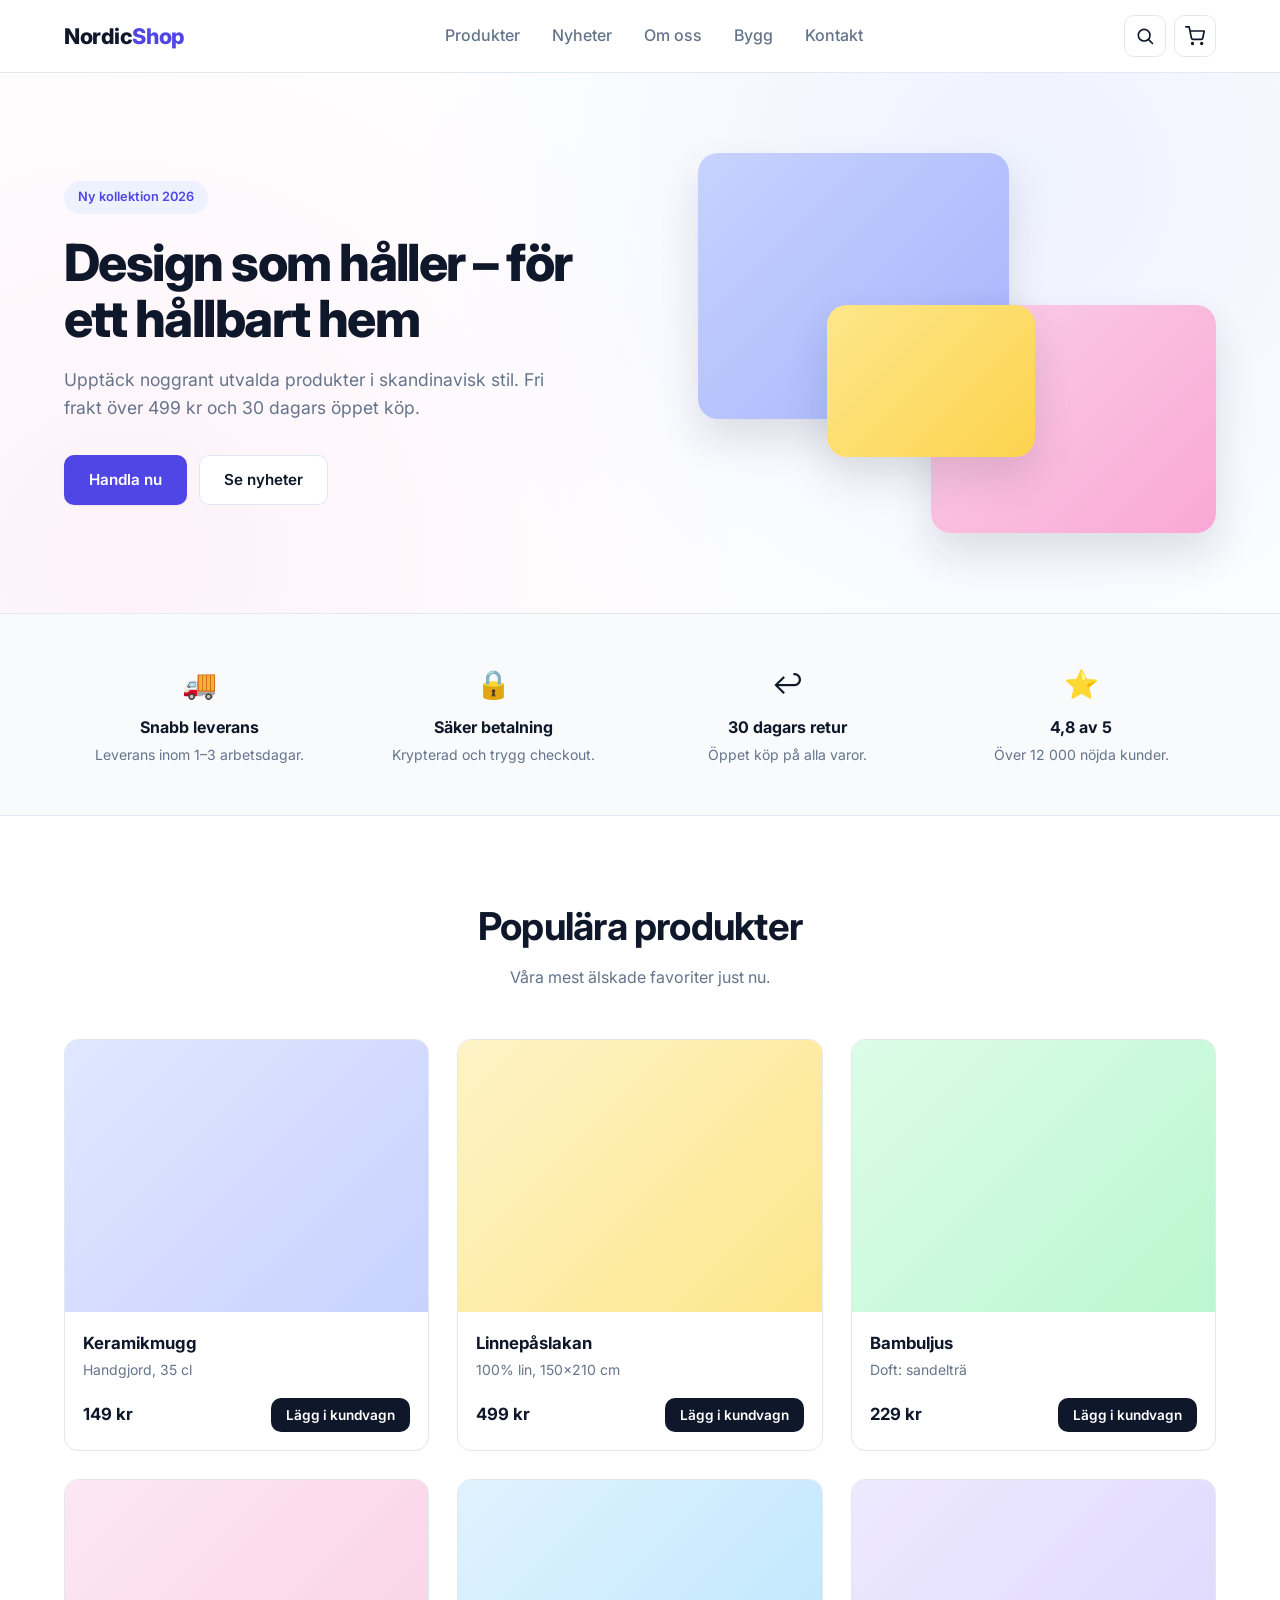
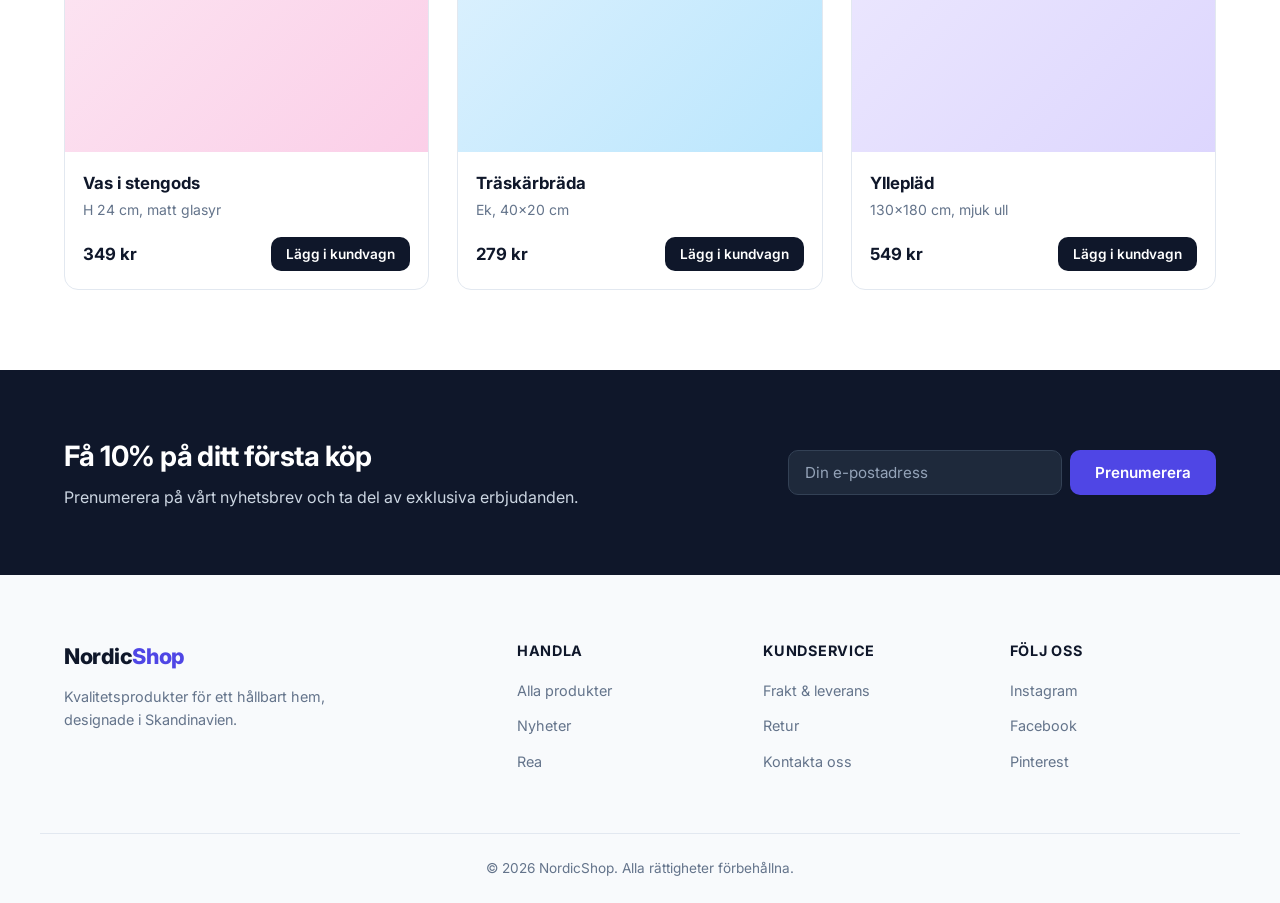
==== commit f6861169: "feat: lägg till sidbyggare med bygg.html och sida.html Co-authored-by: aider (deepseek/deepseek-chat" ====
--- a/index.html
+++ b/index.html
@@ -17,6 +17,7 @@
         <a href="produkter.html">Produkter</a>
         <a href="nyheter.html">Nyheter</a>
         <a href="om-oss.html">Om oss</a>
+        <a href="bygg.html">Bygg</a>
         <a href="index.html#kontakt">Kontakt</a>
       </nav>
       <div class="header-actions">
--- a/style.css
+++ b/style.css
@@ -825,6 +825,38 @@
   display: none;
 }
 
+/* Sidbyggare */
+.page-list {
+  display: grid;
+  gap: 12px;
+  margin-top: 20px;
+}
+
+.page-row {
+  display: flex;
+  justify-content: space-between;
+  align-items: center;
+  gap: 12px;
+  padding: 14px 16px;
+  border: 1px solid var(--border);
+  border-radius: var(--radius);
+  background: #fff;
+  flex-wrap: wrap;
+}
+
+.page-row-actions {
+  display: flex;
+  gap: 8px;
+  align-items: center;
+  flex-wrap: wrap;
+}
+
+#customBody p {
+  color: var(--text-muted);
+  margin-bottom: 16px;
+  max-width: 720px;
+}
+
 /* Responsivt */
 @media (max-width: 900px) {
   .hero-inner {
